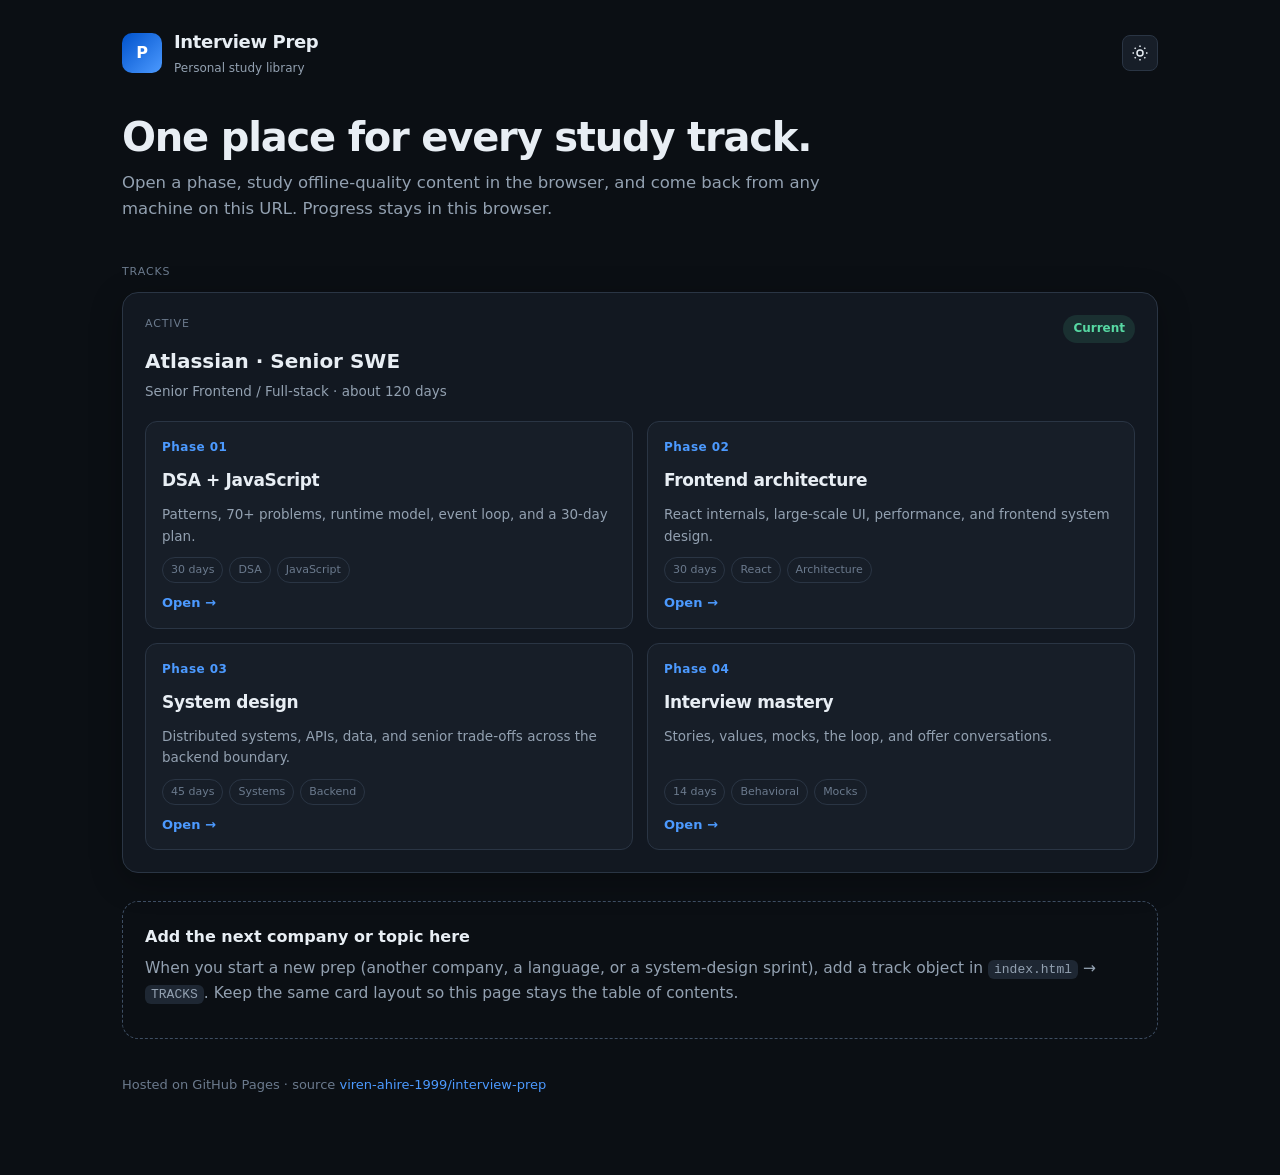
==== index.html @ 9a0cab31 "Publish a public interview-prep hub for GitHub Pages." ====
<!DOCTYPE html>
<html lang="en" data-theme="dark">
<head>
  <meta charset="UTF-8" />
  <meta name="viewport" content="width=device-width, initial-scale=1" />
  <title>Interview Prep — Study Hub</title>
  <meta name="description" content="Personal interview prep library. Open a track and pick up where you left off." />
  <style>
    :root {
      --bg: #0b0f14;
      --bg-elevated: #121821;
      --bg-card: #171e28;
      --bg-hover: #1e2733;
      --border: #2a3544;
      --border-strong: #3d4d62;
      --text: #e8eef4;
      --text-muted: #93a1b1;
      --text-dim: #6b7a8d;
      --accent: #4c9aff;
      --accent-hover: #79b8ff;
      --accent-soft: rgba(76, 154, 255, 0.12);
      --green: #57d9a3;
      --green-soft: rgba(87, 217, 163, 0.12);
      --yellow: #ffc400;
      --yellow-soft: rgba(255, 196, 0, 0.12);
      --purple: #c0b6f2;
      --purple-soft: rgba(192, 182, 242, 0.12);
      --radius: 12px;
      --radius-sm: 8px;
      --shadow: 0 8px 32px rgba(0, 0, 0, 0.28);
      --font: "Segoe UI", system-ui, -apple-system, BlinkMacSystemFont, sans-serif;
    }
    [data-theme="light"] {
      --bg: #f4f6f8;
      --bg-elevated: #ffffff;
      --bg-card: #ffffff;
      --bg-hover: #eef2f6;
      --border: #d5dde5;
      --border-strong: #b8c4d0;
      --text: #172b4d;
      --text-muted: #44546f;
      --text-dim: #6b778c;
      --accent: #0052cc;
      --accent-hover: #0747a6;
      --accent-soft: rgba(0, 82, 204, 0.08);
      --green: #1f845a;
      --green-soft: rgba(31, 132, 90, 0.1);
      --yellow: #974f0c;
      --yellow-soft: rgba(151, 79, 12, 0.1);
      --purple: #5e4db2;
      --purple-soft: rgba(94, 77, 178, 0.1);
      --shadow: 0 8px 28px rgba(23, 43, 77, 0.08);
    }
    *, *::before, *::after { box-sizing: border-box; }
    html { scroll-behavior: smooth; }
    body {
      margin: 0;
      min-height: 100vh;
      font-family: var(--font);
      background: var(--bg);
      color: var(--text);
      line-height: 1.6;
      font-size: 15.5px;
    }
    a { color: var(--accent); text-decoration: none; }
    a:hover { text-decoration: underline; }
    .wrap { max-width: 1080px; margin: 0 auto; padding: 28px 22px 80px; }
    .top {
      display: flex;
      align-items: center;
      justify-content: space-between;
      gap: 16px;
      margin-bottom: 36px;
    }
    .brand { display: flex; align-items: center; gap: 12px; }
    .mark {
      width: 40px; height: 40px;
      border-radius: 10px;
      background: linear-gradient(135deg, #0052cc, #4c9aff);
      display: grid; place-items: center;
      color: #fff; font-weight: 800; font-size: 16px;
    }
    .brand h1 { margin: 0; font-size: 18px; letter-spacing: -0.02em; }
    .brand p { margin: 2px 0 0; font-size: 12px; color: var(--text-muted); }
    .icon-btn {
      background: var(--bg-card);
      border: 1px solid var(--border);
      border-radius: 8px;
      width: 36px; height: 36px;
      display: grid; place-items: center;
      cursor: pointer;
      color: inherit;
    }
    .icon-btn:hover { border-color: var(--accent); }
    .hero { margin-bottom: 40px; max-width: 720px; }
    .hero h2 {
      margin: 0 0 10px;
      font-size: clamp(28px, 4vw, 40px);
      letter-spacing: -0.03em;
      line-height: 1.15;
    }
    .hero p { margin: 0; color: var(--text-muted); font-size: 16.5px; }
    .section-label {
      font-size: 11px;
      text-transform: uppercase;
      letter-spacing: 0.08em;
      color: var(--text-dim);
      margin: 0 0 12px;
    }
    .track {
      background: var(--bg-elevated);
      border: 1px solid var(--border);
      border-radius: 16px;
      padding: 22px;
      margin-bottom: 28px;
      box-shadow: var(--shadow);
    }
    .track-head {
      display: flex;
      flex-wrap: wrap;
      align-items: flex-start;
      justify-content: space-between;
      gap: 12px;
      margin-bottom: 18px;
    }
    .track-head h3 { margin: 0 0 4px; font-size: 20px; }
    .track-head .meta { margin: 0; color: var(--text-muted); font-size: 13.5px; }
    .pill {
      display: inline-block;
      padding: 4px 10px;
      border-radius: 99px;
      font-size: 12px;
      font-weight: 650;
      background: var(--green-soft);
      color: var(--green);
    }
    .pill.soon { background: var(--yellow-soft); color: var(--yellow); }
    .grid {
      display: grid;
      grid-template-columns: repeat(2, minmax(0, 1fr));
      gap: 14px;
    }
    .card {
      display: flex;
      flex-direction: column;
      gap: 10px;
      background: var(--bg-card);
      border: 1px solid var(--border);
      border-radius: var(--radius);
      padding: 16px 16px 14px;
      color: inherit;
      text-decoration: none;
      min-height: 168px;
    }
    .card:hover {
      border-color: var(--border-strong);
      background: var(--bg-hover);
      text-decoration: none;
    }
    .card-top {
      display: flex;
      justify-content: space-between;
      align-items: center;
      gap: 8px;
    }
    .num { font-size: 12px; font-weight: 700; color: var(--accent); letter-spacing: 0.04em; }
    .status {
      font-size: 11px;
      color: var(--text-dim);
      background: var(--accent-soft);
      color: var(--accent);
      padding: 3px 8px;
      border-radius: 99px;
      display: none;
    }
    .status.on { display: inline-block; }
    .card h4 { margin: 0; font-size: 17px; letter-spacing: -0.02em; }
    .card .blurb { margin: 0; color: var(--text-muted); font-size: 13.5px; flex: 1; }
    .tags { display: flex; flex-wrap: wrap; gap: 6px; }
    .tag {
      font-size: 11px;
      color: var(--text-dim);
      border: 1px solid var(--border);
      border-radius: 99px;
      padding: 3px 8px;
    }
    .card .go { font-size: 13px; font-weight: 650; color: var(--accent); }
    .empty {
      border: 1px dashed var(--border-strong);
      border-radius: 16px;
      padding: 22px;
      color: var(--text-muted);
    }
    .empty h3 { margin: 0 0 6px; color: var(--text); font-size: 16px; }
    .empty p { margin: 0 0 10px; }
    .empty code {
      font-size: 13px;
      background: var(--bg-hover);
      padding: 2px 6px;
      border-radius: 6px;
    }
    footer {
      margin-top: 36px;
      color: var(--text-dim);
      font-size: 13px;
    }
    @media (max-width: 720px) {
      .grid { grid-template-columns: 1fr; }
      .wrap { padding: 20px 16px 64px; }
    }
  </style>
</head>
<body>
  <div class="wrap">
    <header class="top">
      <div class="brand">
        <div class="mark">P</div>
        <div>
          <h1>Interview Prep</h1>
          <p>Personal study library</p>
        </div>
      </div>
      <button class="icon-btn" id="theme-toggle" type="button" title="Toggle theme" aria-label="Toggle theme">
        <svg width="18" height="18" viewBox="0 0 24 24" fill="none" stroke="currentColor" stroke-width="2"><circle cx="12" cy="12" r="4"/><path d="M12 2v2M12 20v2M4.9 4.9l1.4 1.4M17.7 17.7l1.4 1.4M2 12h2M20 12h2M4.9 19.1l1.4-1.4M17.7 6.3l1.4-1.4"/></svg>
      </button>
    </header>

    <section class="hero">
      <h2>One place for every study track.</h2>
      <p>Open a phase, study offline-quality content in the browser, and come back from any machine on this URL. Progress stays in this browser.</p>
    </section>

    <p class="section-label">Tracks</p>
    <div id="tracks"></div>

    <section class="empty">
      <h3>Add the next company or topic here</h3>
      <p>When you start a new prep (another company, a language, or a system-design sprint), add a track object in <code>index.html</code> → <code>TRACKS</code>. Keep the same card layout so this page stays the table of contents.</p>
    </section>

    <footer>
      Hosted on GitHub Pages · source
      <a href="https://github.com/viren-ahire-1999/interview-prep">viren-ahire-1999/interview-prep</a>
    </footer>
  </div>

  <script>
    const THEME_KEY = "atl-hub-v1";

    /* Add future studies as another object in this array. */
    const TRACKS = [
      {
        eyebrow: "Active",
        title: "Atlassian · Senior SWE",
        meta: "Senior Frontend / Full-stack · about 120 days",
        phases: [
          {
            n: "01",
            title: "DSA + JavaScript",
            href: "phase1-atlassian-prep.html",
            storageKey: "atl-phase1-v1",
            blurb: "Patterns, 70+ problems, runtime model, event loop, and a 30-day plan.",
            tags: ["30 days", "DSA", "JavaScript"]
          },
          {
            n: "02",
            title: "Frontend architecture",
            href: "phase2-atlassian-frontend-architecture.html",
            storageKey: "atl-phase2-v1",
            blurb: "React internals, large-scale UI, performance, and frontend system design.",
            tags: ["30 days", "React", "Architecture"]
          },
          {
            n: "03",
            title: "System design",
            href: "phase3-atlassian-system-design.html",
            storageKey: "atl-phase3-v1",
            blurb: "Distributed systems, APIs, data, and senior trade-offs across the backend boundary.",
            tags: ["45 days", "Systems", "Backend"]
          },
          {
            n: "04",
            title: "Interview mastery",
            href: "phase4-atlassian-interview-mastery.html",
            storageKey: "atl-phase4-v1",
            blurb: "Stories, values, mocks, the loop, and offer conversations.",
            tags: ["14 days", "Behavioral", "Mocks"]
          }
        ]
      }
    ];

    function loadTheme() {
      try {
        const saved = JSON.parse(localStorage.getItem(THEME_KEY) || "{}");
        return saved.theme === "light" ? "light" : "dark";
      } catch {
        return "dark";
      }
    }
    function applyTheme(theme) {
      document.documentElement.setAttribute("data-theme", theme);
    }
    function saveTheme(theme) {
      localStorage.setItem(THEME_KEY, JSON.stringify({ theme: theme }));
    }
    let theme = loadTheme();
    applyTheme(theme);
    document.getElementById("theme-toggle").addEventListener("click", () => {
      theme = theme === "dark" ? "light" : "dark";
      applyTheme(theme);
      saveTheme(theme);
    });

    function hasProgress(key) {
      if (!key) return false;
      try {
        const raw = localStorage.getItem(key);
        if (!raw) return false;
        const state = JSON.parse(raw);
        const objects = ["checks", "topics", "jsTopics", "reactTopics", "questions", "problems", "readiness"];
        const used = objects.some((k) => state[k] && Object.keys(state[k]).length > 0);
        return used || (Array.isArray(state.mocks) && state.mocks.length > 0);
      } catch {
        return false;
      }
    }

    const root = document.getElementById("tracks");
    TRACKS.forEach((track) => {
      const el = document.createElement("article");
      el.className = "track";
      el.innerHTML =
        '<div class="track-head">' +
          "<div>" +
            '<p class="section-label">' + track.eyebrow + "</p>" +
            "<h3>" + track.title + "</h3>" +
            '<p class="meta">' + track.meta + "</p>" +
          "</div>" +
          '<span class="pill">Current</span>' +
        "</div>" +
        '<div class="grid"></div>';
      const grid = el.querySelector(".grid");
      track.phases.forEach((phase) => {
        const started = hasProgress(phase.storageKey);
        const card = document.createElement("a");
        card.className = "card";
        card.href = phase.href;
        card.innerHTML =
          '<div class="card-top">' +
            '<span class="num">Phase ' + phase.n + "</span>" +
            '<span class="status' + (started ? " on" : "") + '">In this browser</span>' +
          "</div>" +
          "<h4>" + phase.title + "</h4>" +
          '<p class="blurb">' + phase.blurb + "</p>" +
          '<div class="tags">' + phase.tags.map((t) => '<span class="tag">' + t + "</span>").join("") + "</div>" +
          '<span class="go">' + (started ? "Continue →" : "Open →") + "</span>";
        grid.appendChild(card);
      });
      root.appendChild(el);
    });
  </script>
</body>
</html>
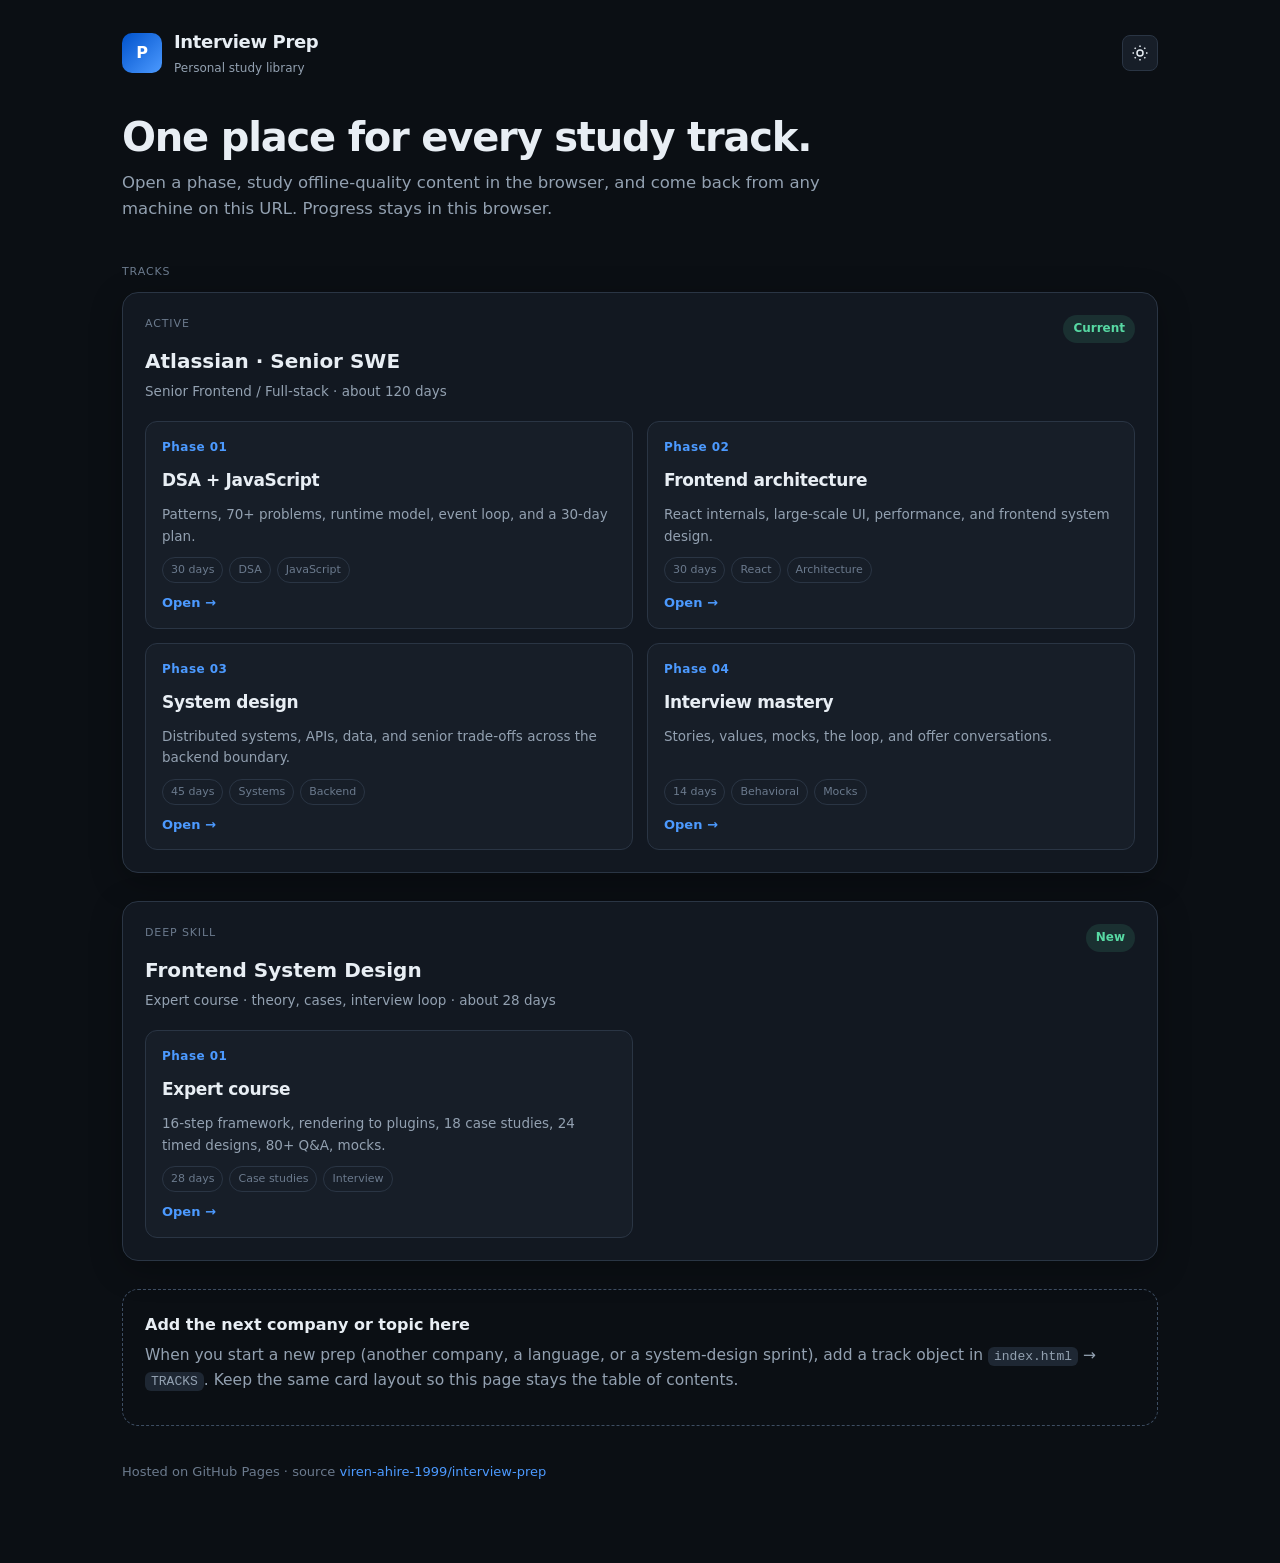
==== commit 691d1781: "Add a frontend system-design expert course to the public hub." ====
--- a/index.html
+++ b/index.html
@@ -253,6 +253,7 @@
         eyebrow: "Active",
         title: "Atlassian · Senior SWE",
         meta: "Senior Frontend / Full-stack · about 120 days",
+        pill: "Current",
         phases: [
           {
             n: "01",
@@ -285,6 +286,22 @@
             storageKey: "atl-phase4-v1",
             blurb: "Stories, values, mocks, the loop, and offer conversations.",
             tags: ["14 days", "Behavioral", "Mocks"]
+          }
+        ]
+      },
+      {
+        eyebrow: "Deep skill",
+        title: "Frontend System Design",
+        meta: "Expert course · theory, cases, interview loop · about 28 days",
+        pill: "New",
+        phases: [
+          {
+            n: "01",
+            title: "Expert course",
+            href: "frontend-system-design.html",
+            storageKey: "fe-sd-v1",
+            blurb: "16-step framework, rendering to plugins, 18 case studies, 24 timed designs, 80+ Q&A, mocks.",
+            tags: ["28 days", "Case studies", "Interview"]
           }
         ]
       }
@@ -337,7 +354,7 @@
             "<h3>" + track.title + "</h3>" +
             '<p class="meta">' + track.meta + "</p>" +
           "</div>" +
-          '<span class="pill">Current</span>' +
+          '<span class="pill">' + (track.pill || "Current") + "</span>" +
         "</div>" +
         '<div class="grid"></div>';
       const grid = el.querySelector(".grid");
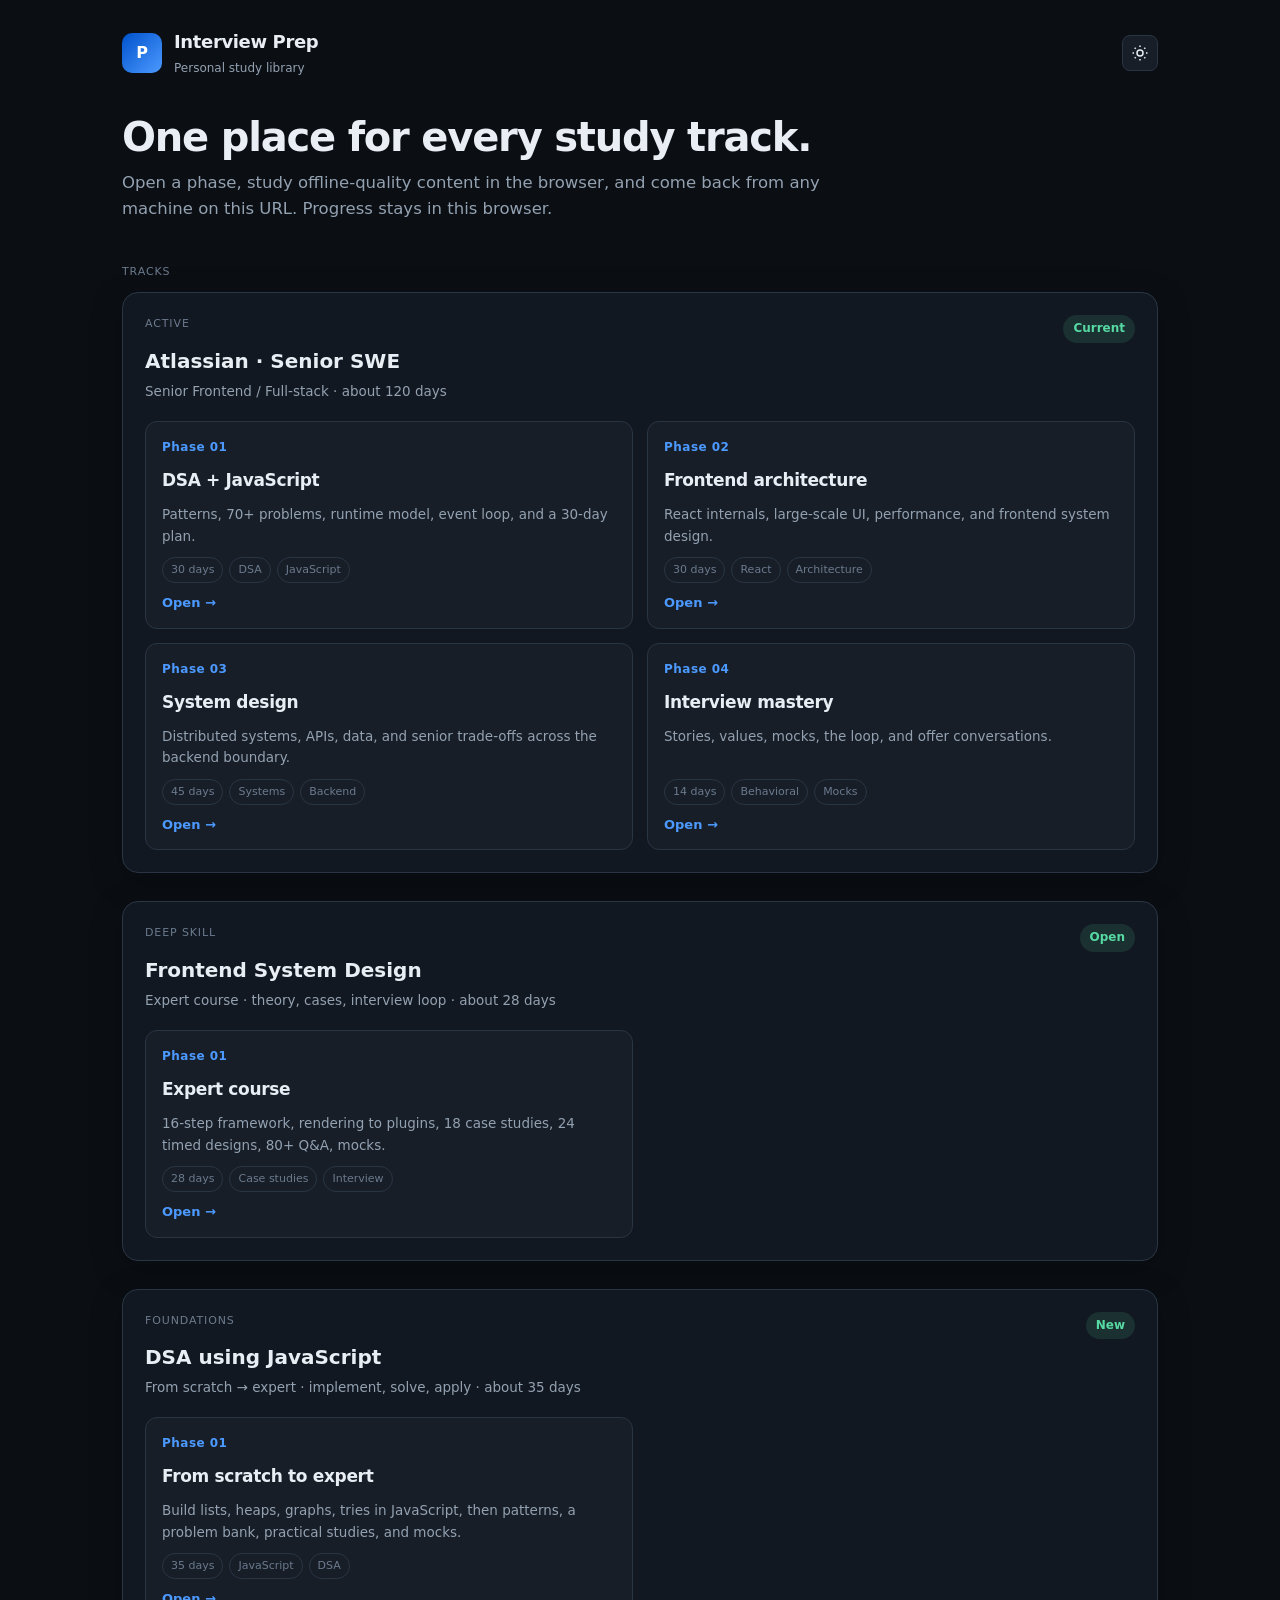
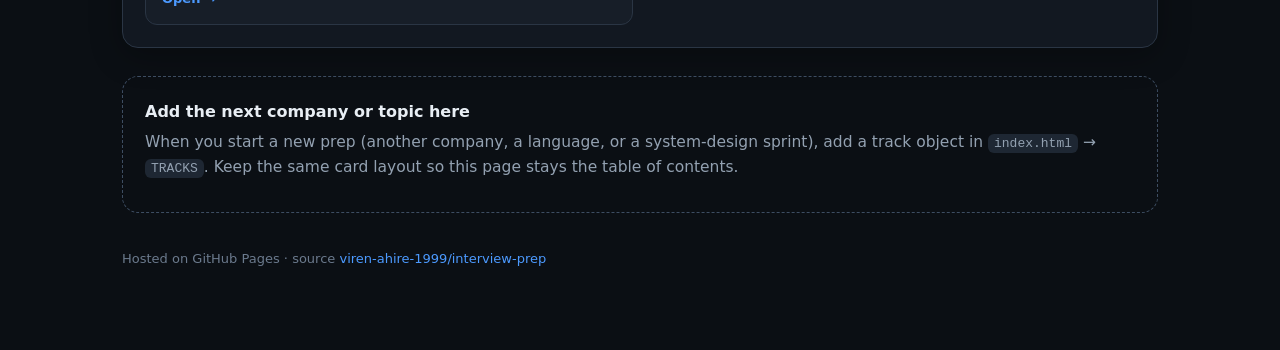
==== commit c75d3d76: "Add a from-scratch DSA JavaScript course to the public hub." ====
--- a/index.html
+++ b/index.html
@@ -293,7 +293,7 @@
         eyebrow: "Deep skill",
         title: "Frontend System Design",
         meta: "Expert course · theory, cases, interview loop · about 28 days",
-        pill: "New",
+        pill: "Open",
         phases: [
           {
             n: "01",
@@ -304,6 +304,22 @@
             tags: ["28 days", "Case studies", "Interview"]
           }
         ]
+      },
+      {
+        eyebrow: "Foundations",
+        title: "DSA using JavaScript",
+        meta: "From scratch → expert · implement, solve, apply · about 35 days",
+        pill: "New",
+        phases: [
+          {
+            n: "01",
+            title: "From scratch to expert",
+            href: "dsa-javascript.html",
+            storageKey: "dsa-js-v1",
+            blurb: "Build lists, heaps, graphs, tries in JavaScript, then patterns, a problem bank, practical studies, and mocks.",
+            tags: ["35 days", "JavaScript", "DSA"]
+          }
+        ]
       }
     ];
 
@@ -335,7 +351,7 @@
         const raw = localStorage.getItem(key);
         if (!raw) return false;
         const state = JSON.parse(raw);
-        const objects = ["checks", "topics", "jsTopics", "reactTopics", "questions", "problems", "readiness"];
+        const objects = ["checks", "topics", "jsTopics", "reactTopics", "questions", "problems", "designs", "exercises", "readiness"];
         const used = objects.some((k) => state[k] && Object.keys(state[k]).length > 0);
         return used || (Array.isArray(state.mocks) && state.mocks.length > 0);
       } catch {
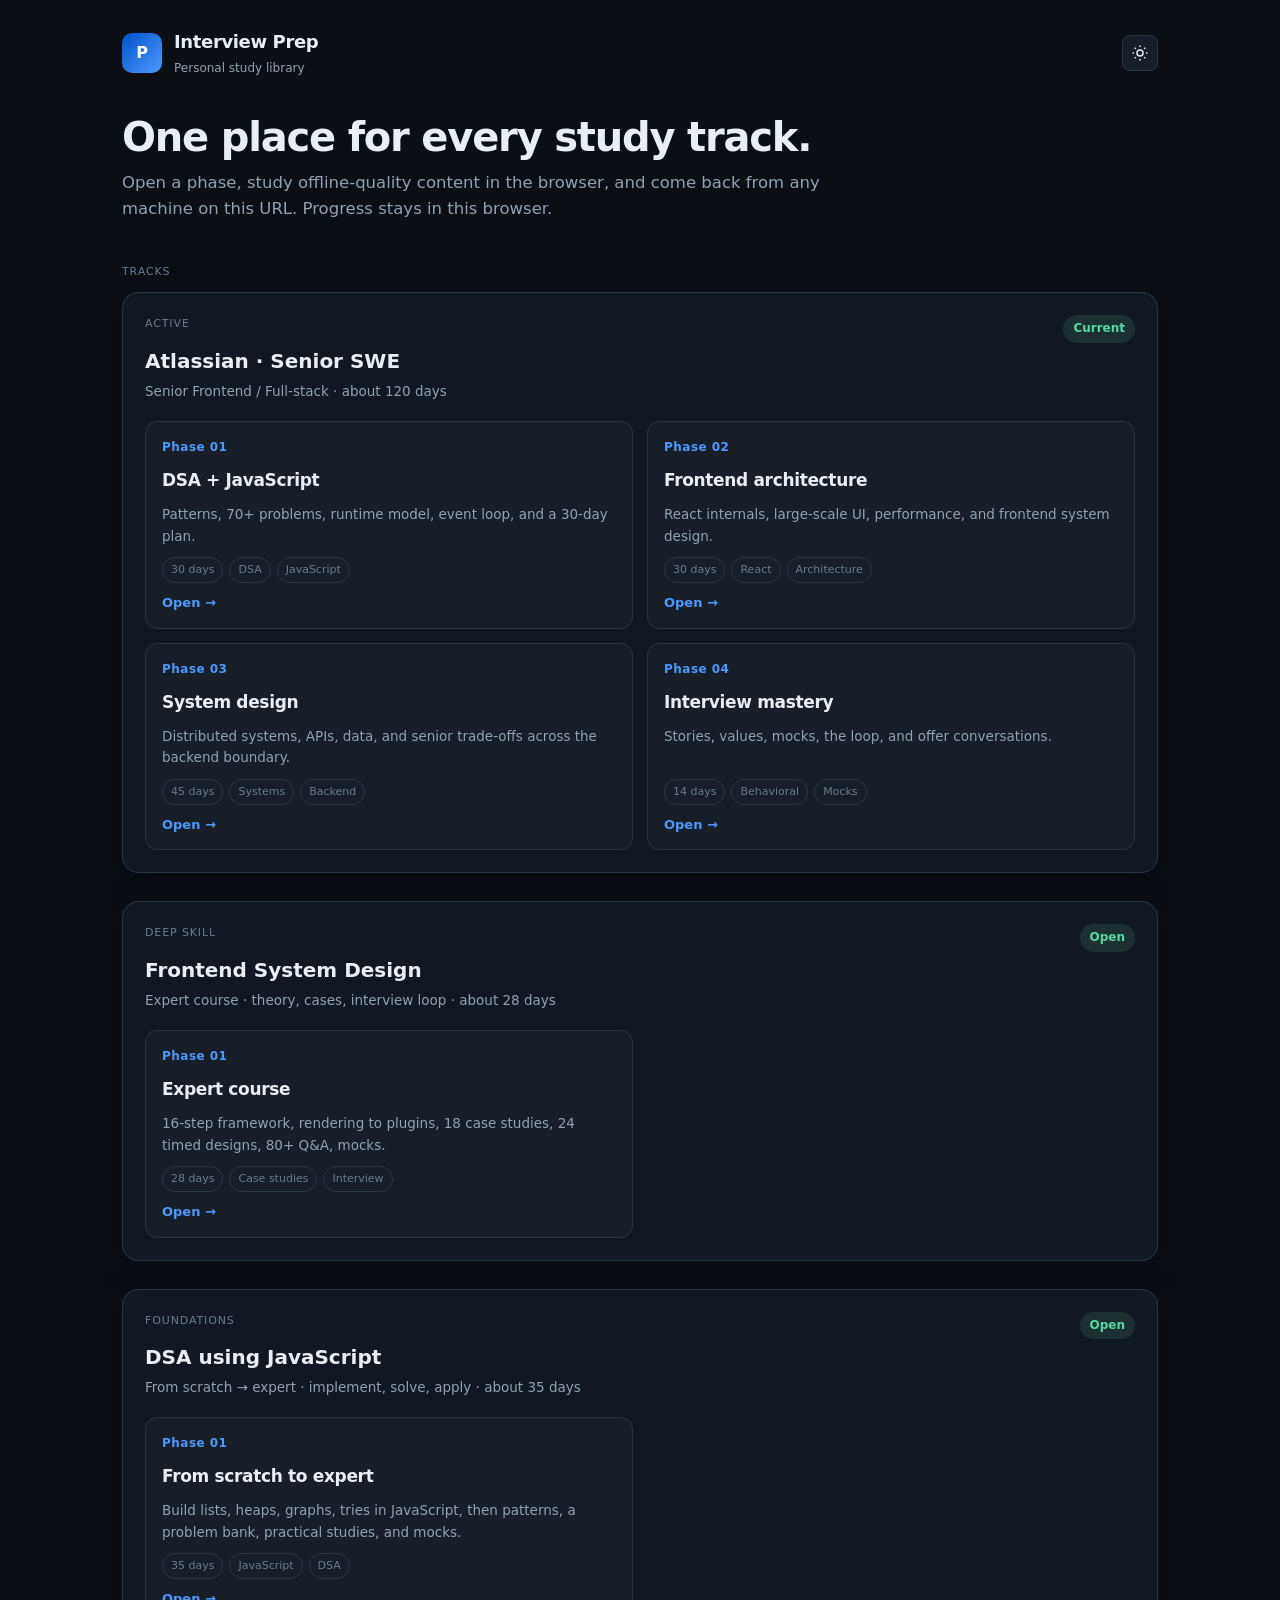
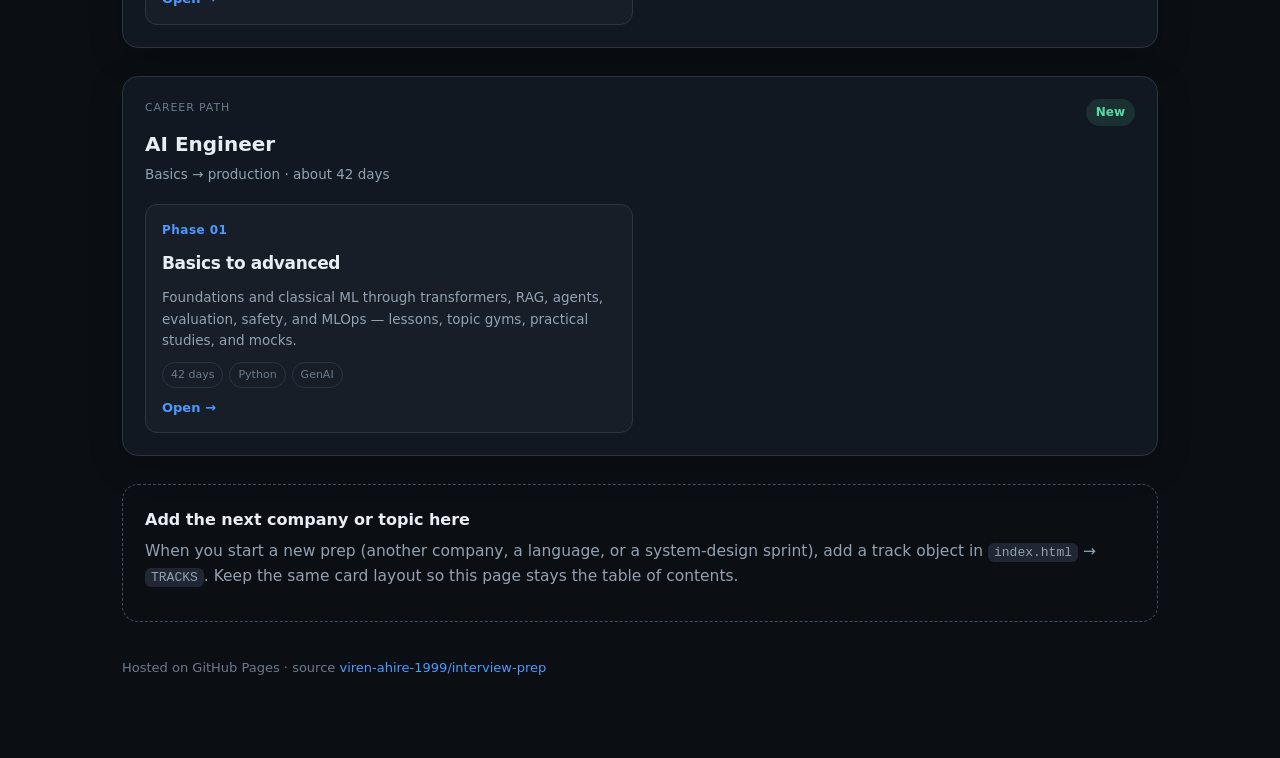
==== commit 5a6571ed: "Add a basics-to-production AI Engineer course to the public hub." ====
--- a/index.html
+++ b/index.html
@@ -309,7 +309,7 @@
         eyebrow: "Foundations",
         title: "DSA using JavaScript",
         meta: "From scratch → expert · implement, solve, apply · about 35 days",
-        pill: "New",
+        pill: "Open",
         phases: [
           {
             n: "01",
@@ -318,6 +318,22 @@
             storageKey: "dsa-js-v1",
             blurb: "Build lists, heaps, graphs, tries in JavaScript, then patterns, a problem bank, practical studies, and mocks.",
             tags: ["35 days", "JavaScript", "DSA"]
+          }
+        ]
+      },
+      {
+        eyebrow: "Career path",
+        title: "AI Engineer",
+        meta: "Basics → production · about 42 days",
+        pill: "New",
+        phases: [
+          {
+            n: "01",
+            title: "Basics to advanced",
+            href: "ai-engineer.html",
+            storageKey: "ai-eng-v1",
+            blurb: "Foundations and classical ML through transformers, RAG, agents, evaluation, safety, and MLOps — lessons, topic gyms, practical studies, and mocks.",
+            tags: ["42 days", "Python", "GenAI"]
           }
         ]
       }
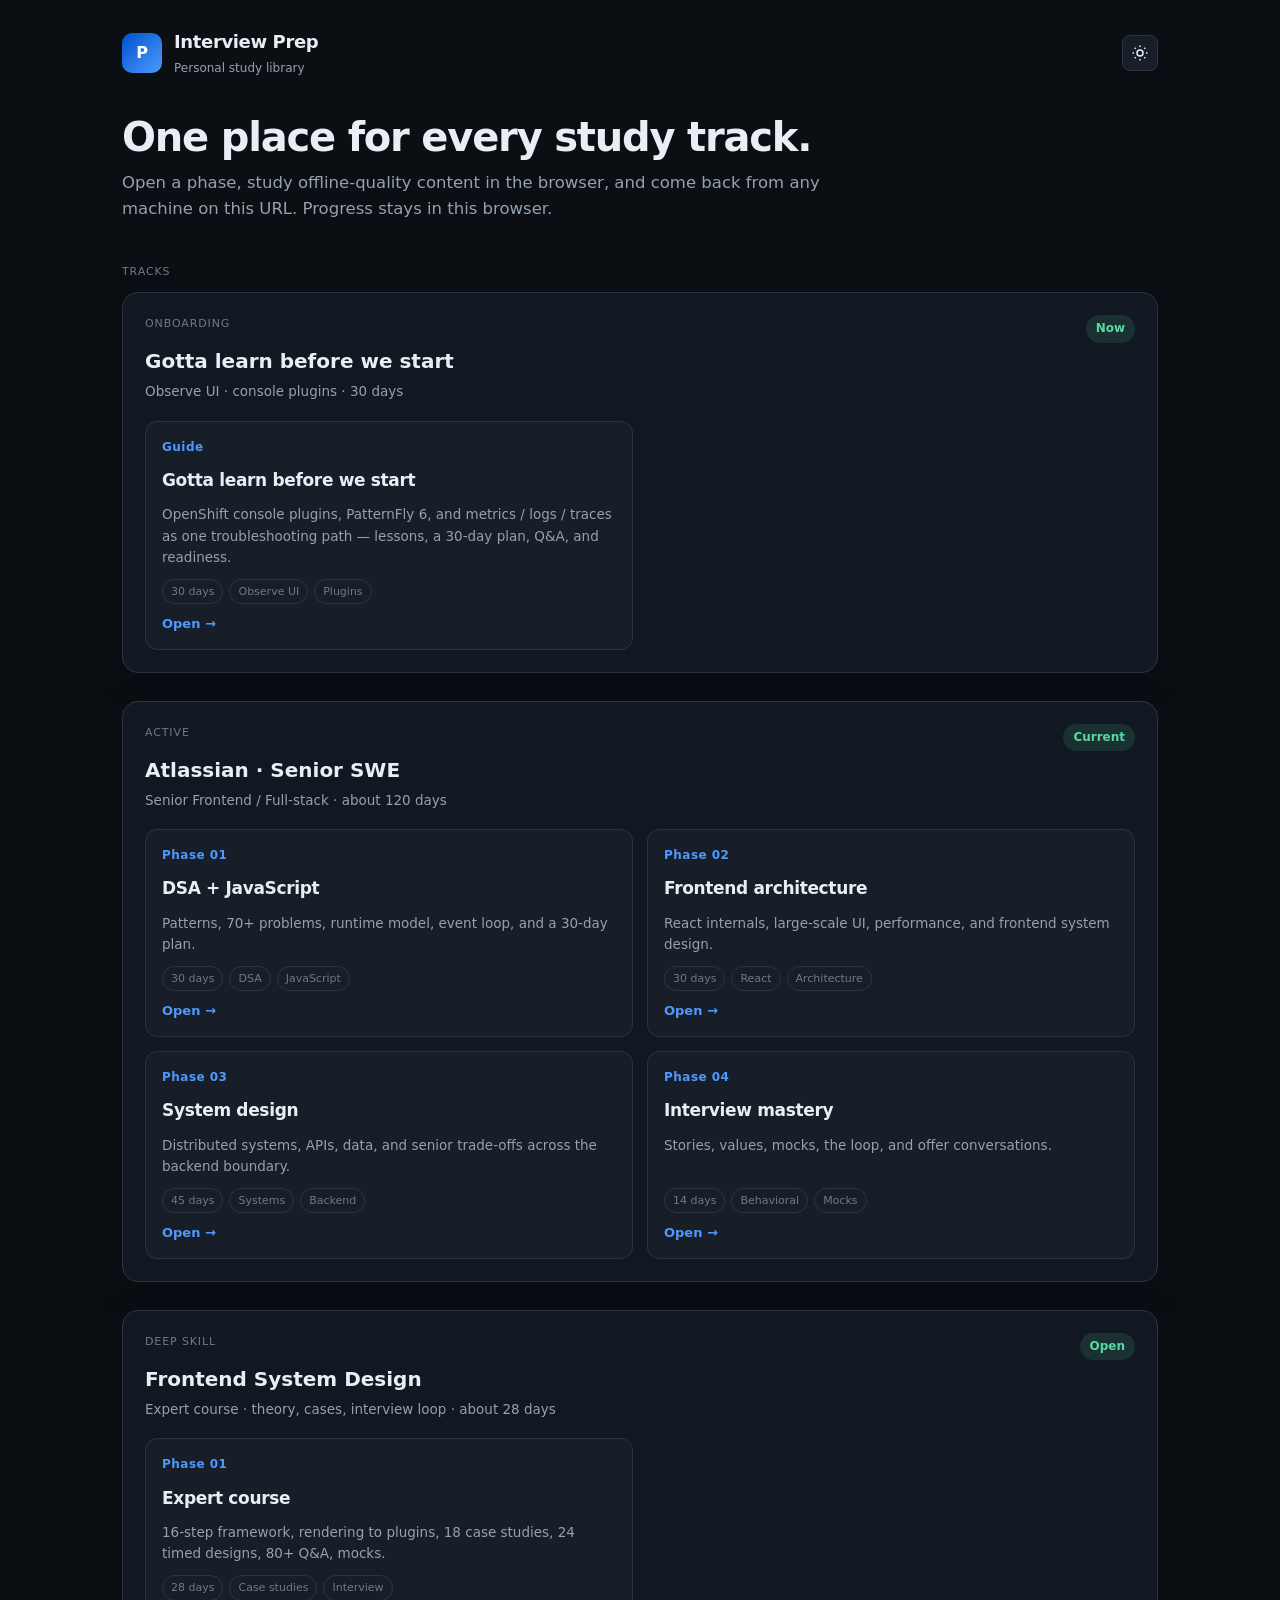
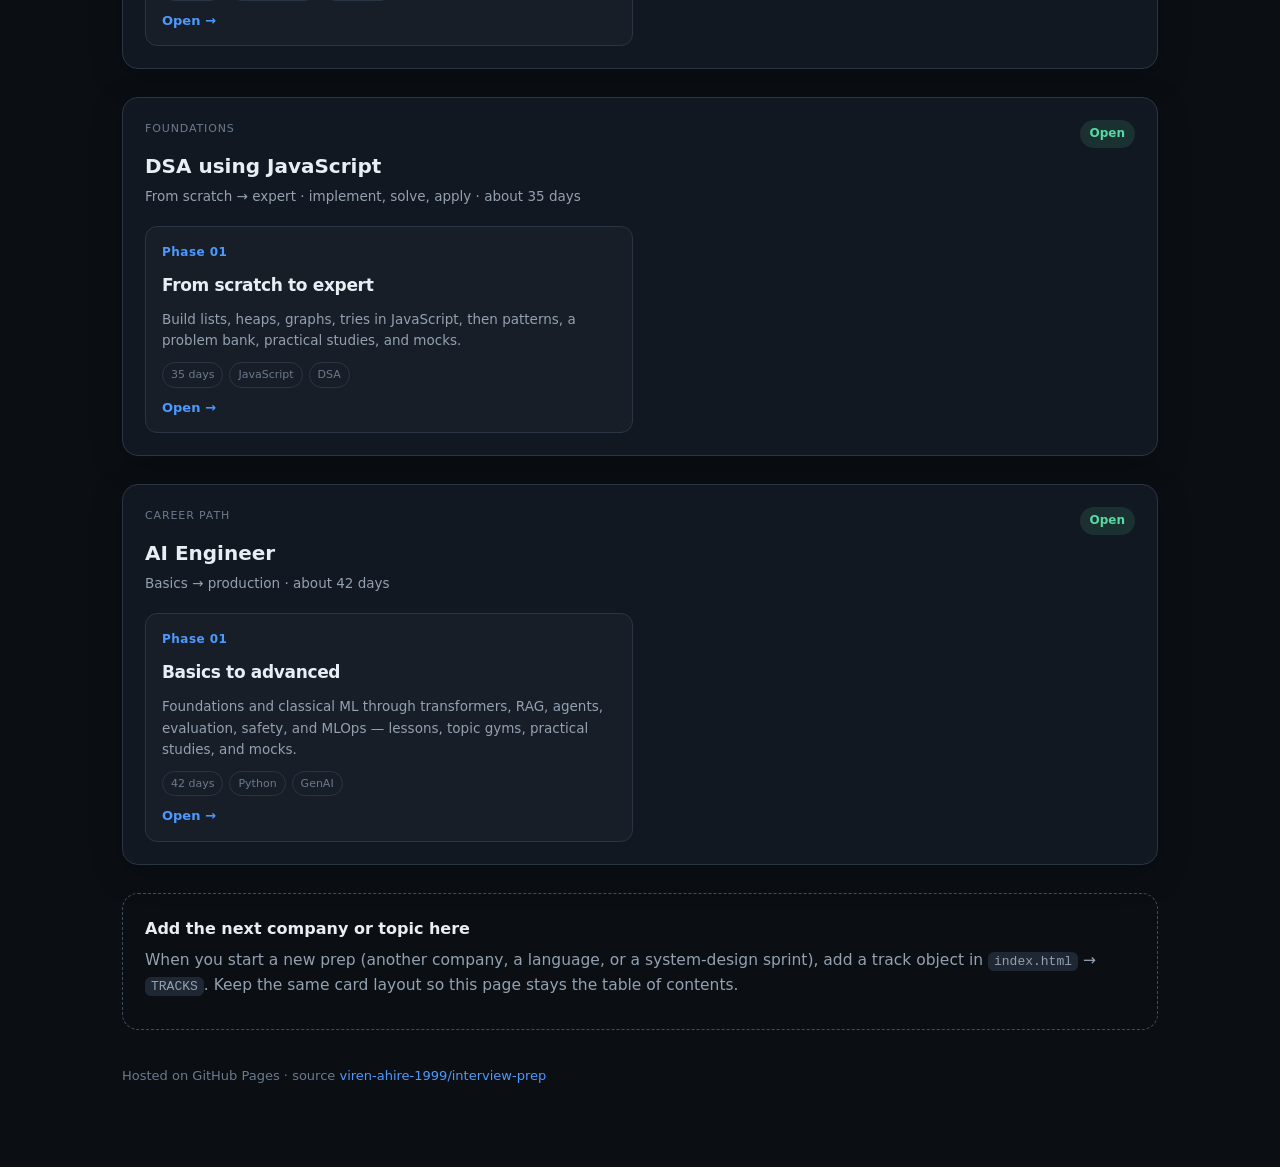
==== commit dc77cb14: "Add a 30-day Observe UI onboarding guide to the public hub." ====
--- a/index.html
+++ b/index.html
@@ -250,6 +250,23 @@
     /* Add future studies as another object in this array. */
     const TRACKS = [
       {
+        eyebrow: "Onboarding",
+        title: "Gotta learn before we start",
+        meta: "Observe UI · console plugins · 30 days",
+        pill: "Now",
+        phases: [
+          {
+            n: "01",
+            badge: "Guide",
+            title: "Gotta learn before we start",
+            href: "gotta-learn.html",
+            storageKey: "pre-start-v1",
+            blurb: "OpenShift console plugins, PatternFly 6, and metrics / logs / traces as one troubleshooting path — lessons, a 30-day plan, Q&A, and readiness.",
+            tags: ["30 days", "Observe UI", "Plugins"]
+          }
+        ]
+      },
+      {
         eyebrow: "Active",
         title: "Atlassian · Senior SWE",
         meta: "Senior Frontend / Full-stack · about 120 days",
@@ -325,7 +342,7 @@
         eyebrow: "Career path",
         title: "AI Engineer",
         meta: "Basics → production · about 42 days",
-        pill: "New",
+        pill: "Open",
         phases: [
           {
             n: "01",
@@ -397,7 +414,7 @@
         card.href = phase.href;
         card.innerHTML =
           '<div class="card-top">' +
-            '<span class="num">Phase ' + phase.n + "</span>" +
+            '<span class="num">' + (phase.badge || ("Phase " + phase.n)) + "</span>" +
             '<span class="status' + (started ? " on" : "") + '">In this browser</span>' +
           "</div>" +
           "<h4>" + phase.title + "</h4>" +
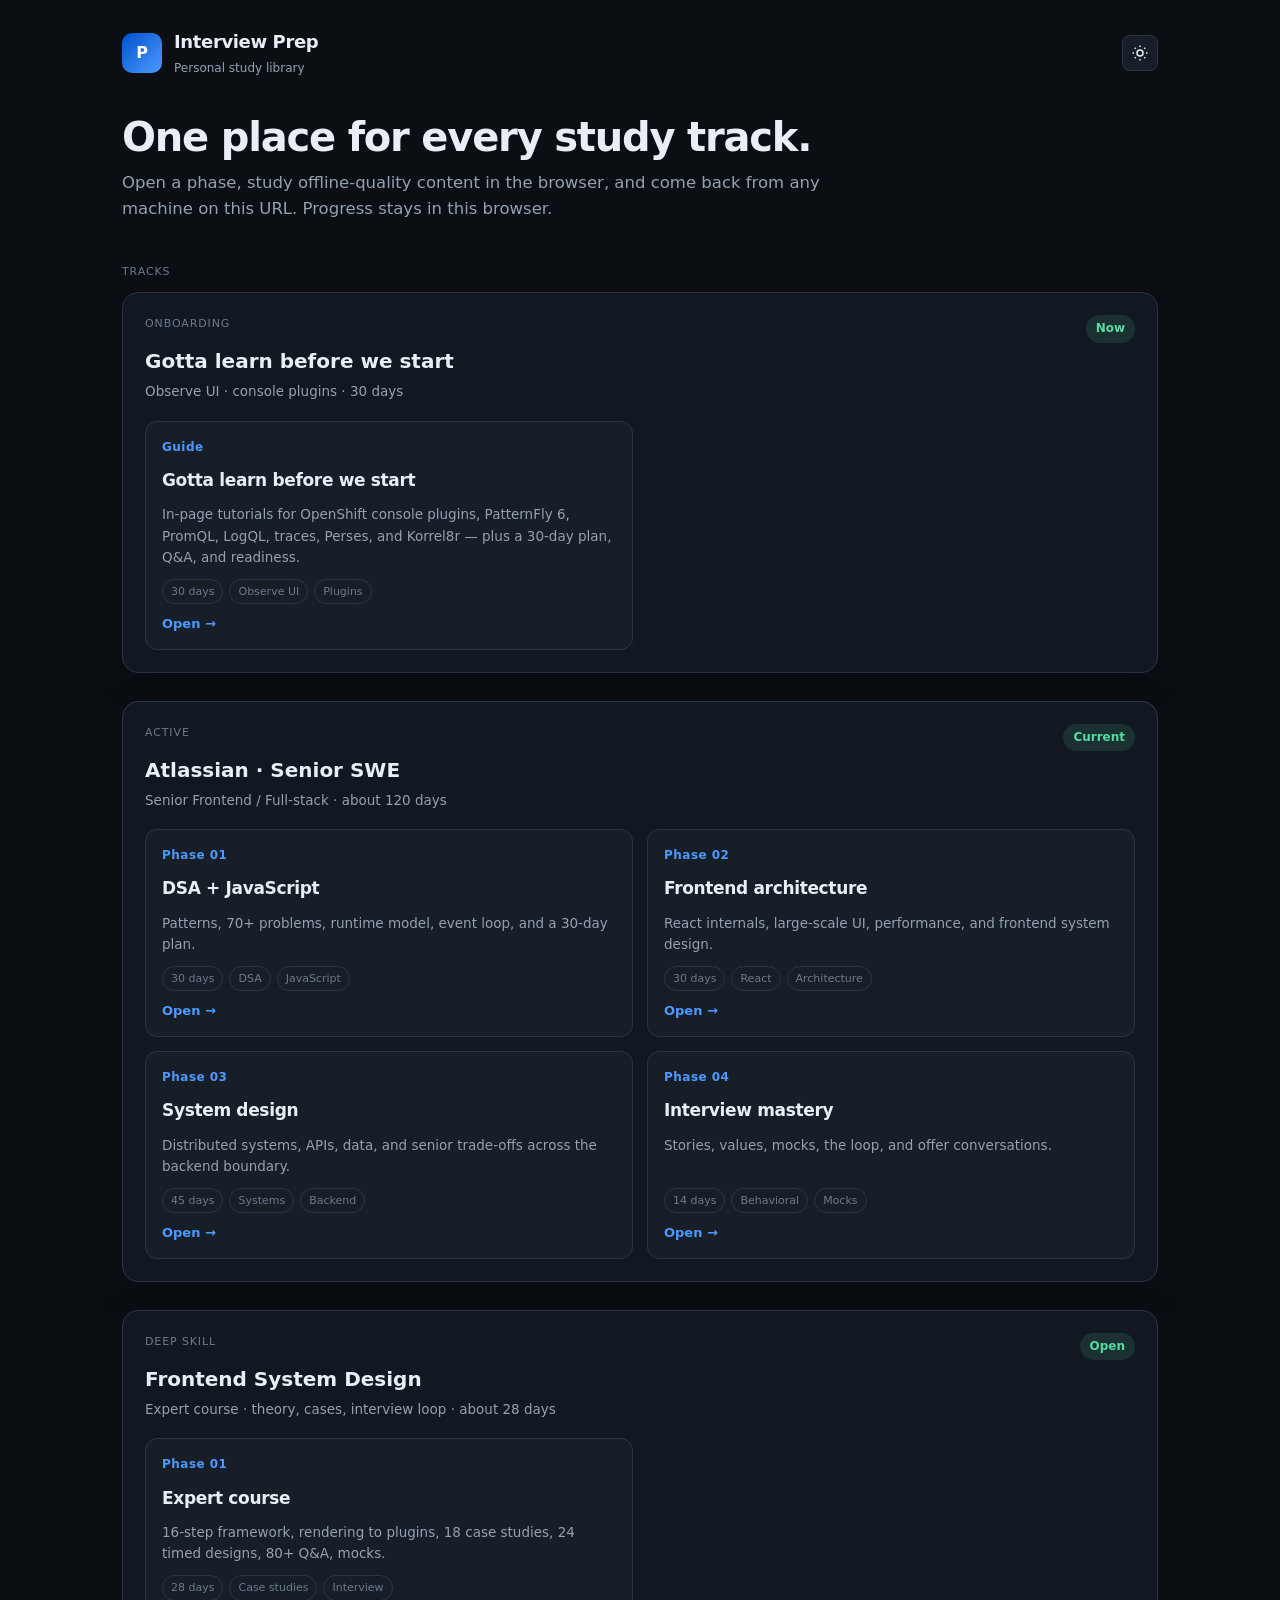
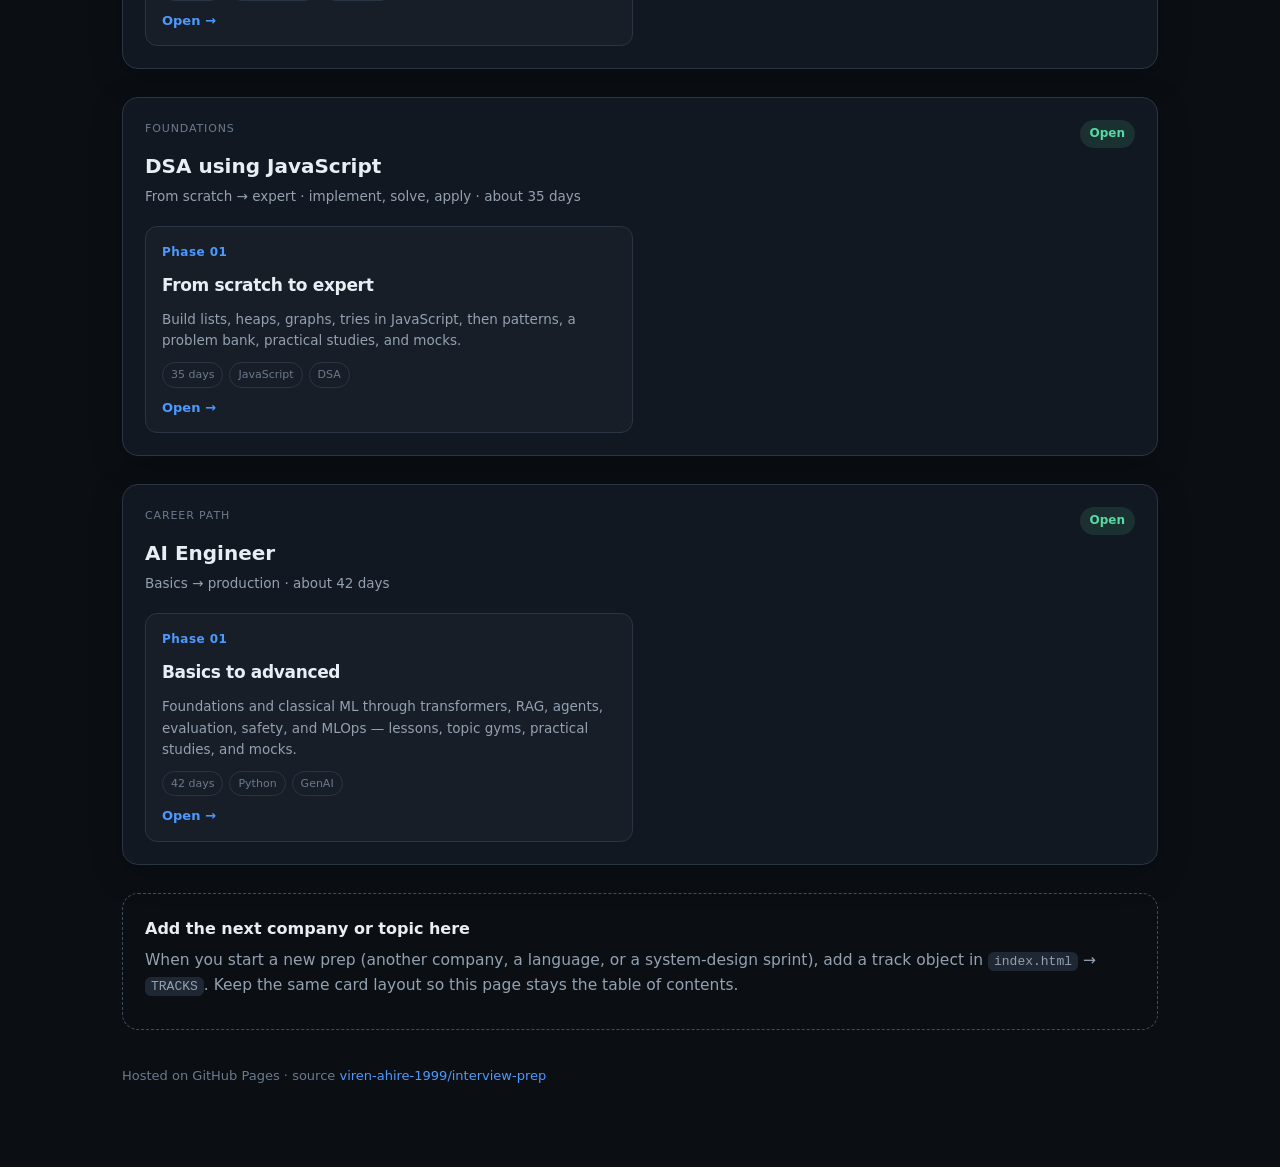
==== commit 77aee154: "Teach Observe UI topics as in-page tutorials, not just a topic map." ====
--- a/index.html
+++ b/index.html
@@ -261,7 +261,7 @@
             title: "Gotta learn before we start",
             href: "gotta-learn.html",
             storageKey: "pre-start-v1",
-            blurb: "OpenShift console plugins, PatternFly 6, and metrics / logs / traces as one troubleshooting path — lessons, a 30-day plan, Q&A, and readiness.",
+            blurb: "In-page tutorials for OpenShift console plugins, PatternFly 6, PromQL, LogQL, traces, Perses, and Korrel8r — plus a 30-day plan, Q&A, and readiness.",
             tags: ["30 days", "Observe UI", "Plugins"]
           }
         ]
